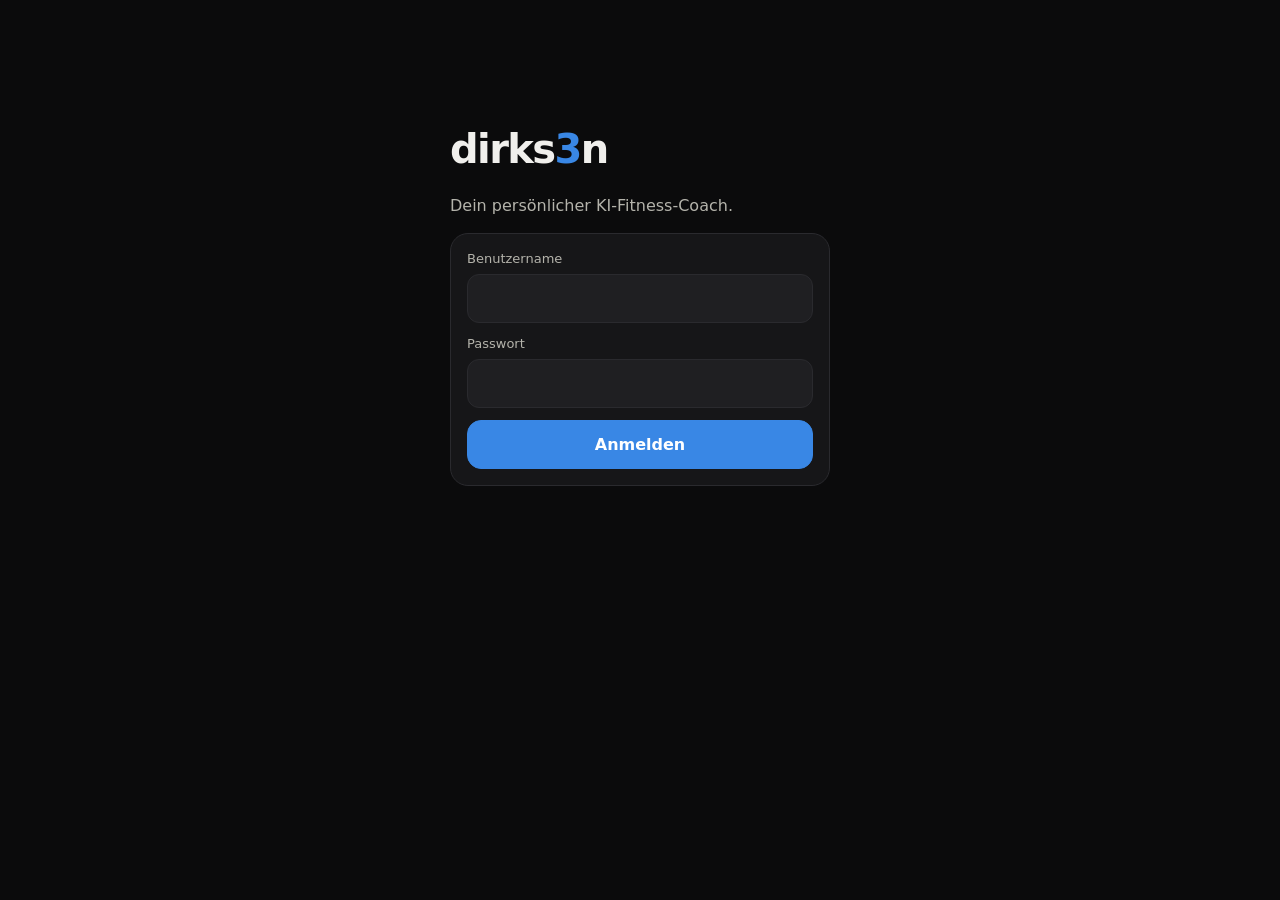
==== dirks3n/public/index.html @ 1b1c9a14 "dirks3n MVP: PHP/MySQL-Backend, PWA-Dashboard, Health-Datenempfang, tägliche Trainingsentscheidung -" ====
<!doctype html>
<html lang="de">
<head>
  <meta charset="utf-8">
  <meta name="viewport" content="width=device-width, initial-scale=1, viewport-fit=cover">
  <title>dirks3n</title>
  <meta name="description" content="Persönliche KI-Fitness-App">
  <meta name="theme-color" content="#0b0b0c">
  <meta name="color-scheme" content="dark">
  <meta name="apple-mobile-web-app-capable" content="yes">
  <meta name="mobile-web-app-capable" content="yes">
  <meta name="apple-mobile-web-app-status-bar-style" content="black-translucent">
  <meta name="apple-mobile-web-app-title" content="dirks3n">
  <link rel="manifest" href="manifest.webmanifest">
  <link rel="icon" href="assets/icons/icon-192.png" sizes="192x192">
  <link rel="apple-touch-icon" href="assets/icons/apple-touch-icon.png">
  <link rel="stylesheet" href="assets/css/app.css?v=1">
</head>
<body>
  <div id="app" class="app">
    <div class="boot"><div class="spinner" aria-label="Lädt"></div></div>
  </div>

  <nav id="tabbar" class="tabbar" hidden>
    <a href="#/heute" data-tab="heute">
      <svg viewBox="0 0 24 24" aria-hidden="true"><path d="M12 3v2M12 19v2M4.2 4.2l1.4 1.4M18.4 18.4l1.4 1.4M3 12h2M19 12h2M4.2 19.8l1.4-1.4M18.4 5.6l1.4-1.4"/><circle cx="12" cy="12" r="4"/></svg>
      <span>Heute</span>
    </a>
    <a href="#/statistik" data-tab="statistik">
      <svg viewBox="0 0 24 24" aria-hidden="true"><path d="M4 20V10M10 20V4M16 20v-7M22 20H2"/></svg>
      <span>Statistik</span>
    </a>
    <a href="#/einstellungen" data-tab="einstellungen">
      <svg viewBox="0 0 24 24" aria-hidden="true"><circle cx="12" cy="8" r="4"/><path d="M4 21c1.5-4 4.5-6 8-6s6.5 2 8 6"/></svg>
      <span>Profil</span>
    </a>
  </nav>

  <div id="toast" class="toast" role="status" aria-live="polite" hidden></div>

  <script src="assets/vendor/chart.umd.min.js?v=4.4.7"></script>
  <script src="assets/js/app.js?v=1"></script>
</body>
</html>
---- dirks3n/public/assets/css/app.css ----
/* dirks3n – dunkles, mobiles Design */
:root {
  color-scheme: dark;
  --bg: #0b0b0c;
  --surface-1: #161618;
  --surface-2: #1f1f22;
  --border: #2a2a2e;
  --text-primary: #f0efec;
  --text-secondary: #b4b3ab;
  --text-muted: #85847d;
  --accent: #3987e5;
  --accent-soft: rgba(57, 135, 229, 0.16);
  /* Datenreihen (validierte Reihenfolge für dunklen Hintergrund) */
  --series-1: #3987e5;
  --series-2: #d95926;
  --series-3: #199e70;
  --series-4: #c98500;
  /* Status – nur mit Icon + Text verwenden */
  --good: #2fb344;
  --ok: #199e70;
  --warning: #e0a100;
  --critical: #e66767;
  --radius: 18px;
  --gutter: 16px;
  --tabbar-h: 64px;
  --font: -apple-system, BlinkMacSystemFont, "SF Pro Text", "Segoe UI", Roboto, system-ui, sans-serif;
}

* { box-sizing: border-box; }
html, body { margin: 0; background: var(--bg); color: var(--text-primary); }
body {
  font: 16px/1.45 var(--font);
  -webkit-font-smoothing: antialiased;
  -webkit-tap-highlight-color: transparent;
  overflow-x: hidden;
}
button, input, textarea, select { font: inherit; color: inherit; }
a { color: var(--accent); }
[hidden] { display: none !important; }

.app {
  max-width: 640px;
  margin: 0 auto;
  padding: calc(env(safe-area-inset-top) + 12px) var(--gutter) calc(var(--tabbar-h) + env(safe-area-inset-bottom) + 24px);
  min-height: 100vh;
}

/* ---------- Kopfzeile */
.header { display: flex; align-items: center; justify-content: space-between; gap: 12px; margin: 8px 0 16px; }
.header h1 { font-size: 28px; line-height: 1.1; margin: 0; letter-spacing: -0.02em; }
.header .sub { color: var(--text-secondary); font-size: 14px; margin-top: 2px; }
.daynav { display: flex; gap: 6px; }
.iconbtn {
  width: 40px; height: 40px; border-radius: 12px; border: 1px solid var(--border);
  background: var(--surface-1); display: grid; place-items: center; cursor: pointer;
}
.iconbtn svg { width: 20px; height: 20px; stroke: var(--text-primary); fill: none; stroke-width: 2; stroke-linecap: round; stroke-linejoin: round; }
.iconbtn:disabled { opacity: .35; cursor: default; }

/* ---------- Karten */
.card {
  background: var(--surface-1);
  border: 1px solid var(--border);
  border-radius: var(--radius);
  padding: 16px;
  margin-bottom: 14px;
}
.card h2 { font-size: 13px; text-transform: uppercase; letter-spacing: .08em; color: var(--text-muted); margin: 0 0 10px; font-weight: 600; }
.card h3 { font-size: 20px; margin: 0 0 4px; letter-spacing: -0.01em; }
.muted { color: var(--text-muted); }
.secondary { color: var(--text-secondary); }
.small { font-size: 13px; }

/* ---------- Bereitschaft */
.readiness { display: grid; grid-template-columns: 120px 1fr; gap: 16px; align-items: center; }
.ring { position: relative; width: 120px; height: 120px; }
.ring svg { width: 120px; height: 120px; transform: rotate(-90deg); }
.ring .track { stroke: var(--surface-2); }
.ring .value { stroke-linecap: round; transition: stroke-dashoffset .8s ease; }
.ring .center { position: absolute; inset: 0; display: grid; place-items: center; text-align: center; }
.ring .score { font-size: 34px; font-weight: 700; line-height: 1; }
.ring .of { font-size: 12px; color: var(--text-muted); }
.status { display: inline-flex; align-items: center; gap: 6px; font-weight: 600; font-size: 15px; }
.status svg { width: 16px; height: 16px; fill: none; stroke: currentColor; stroke-width: 2.4; stroke-linecap: round; stroke-linejoin: round; }
.status.good { color: var(--good); } .status.ok { color: var(--ok); } .status.warning { color: var(--warning); } .status.critical { color: var(--critical); } .status.none { color: var(--text-muted); }
.bars { display: grid; gap: 8px; margin-top: 10px; }
.bar-row { display: grid; grid-template-columns: 78px 1fr 30px; align-items: center; gap: 8px; font-size: 13px; color: var(--text-secondary); }
.bar { height: 6px; background: var(--surface-2); border-radius: 4px; overflow: hidden; }
.bar > i { display: block; height: 100%; background: var(--accent); border-radius: 4px; }
.bar-row b { color: var(--text-primary); font-weight: 600; text-align: right; }

/* ---------- Entscheidung */
.decision .kind { display: flex; align-items: center; gap: 10px; }
.decision .kind .emoji { font-size: 30px; line-height: 1; }
.chips { display: flex; flex-wrap: wrap; gap: 6px; margin: 12px 0; }
.chip { padding: 5px 10px; border-radius: 999px; background: var(--surface-2); border: 1px solid var(--border); font-size: 13px; color: var(--text-secondary); }
.chip b { color: var(--text-primary); font-weight: 600; }
.reason { color: var(--text-secondary); margin: 8px 0 0; }
.session { list-style: none; padding: 0; margin: 14px 0 0; border-top: 1px solid var(--border); }
.session li { display: flex; justify-content: space-between; gap: 12px; padding: 11px 0; border-bottom: 1px solid var(--border); }
.session li span:last-child { color: var(--text-secondary); text-align: right; font-variant-numeric: tabular-nums; }
.warn { margin-top: 12px; padding: 10px 12px; border-radius: 12px; background: rgba(224, 161, 0, .12); color: #f3c75a; font-size: 14px; display: flex; gap: 8px; }
.engine { font-size: 12px; color: var(--text-muted); margin-top: 12px; display: flex; justify-content: space-between; gap: 8px; flex-wrap: wrap; }

/* ---------- Kacheln */
.tiles { display: grid; grid-template-columns: repeat(2, minmax(0, 1fr)); gap: 10px; margin-bottom: 14px; }
.tile { background: var(--surface-1); border: 1px solid var(--border); border-radius: 16px; padding: 14px; min-width: 0; }
.tile .label { font-size: 12px; color: var(--text-muted); text-transform: uppercase; letter-spacing: .06em; }
.tile .val { font-size: 26px; font-weight: 700; margin-top: 4px; letter-spacing: -0.02em; font-variant-numeric: tabular-nums; }
.tile .val small { font-size: 14px; font-weight: 500; color: var(--text-secondary); margin-left: 3px; }
.tile .delta { font-size: 13px; color: var(--text-secondary); margin-top: 2px; }

/* ---------- Listen */
.list { list-style: none; margin: 0; padding: 0; }
.list li { display: flex; gap: 12px; padding: 10px 0; border-bottom: 1px solid var(--border); align-items: baseline; }
.list li:last-child { border-bottom: 0; }
.list .time { color: var(--text-secondary); font-variant-numeric: tabular-nums; min-width: 92px; font-size: 14px; }
.list .grow { flex: 1; min-width: 0; overflow-wrap: anywhere; }

/* ---------- Knöpfe & Formulare */
.btn {
  display: inline-flex; align-items: center; justify-content: center; gap: 8px;
  padding: 12px 16px; border-radius: 14px; border: 1px solid var(--border);
  background: var(--surface-2); color: var(--text-primary); font-weight: 600; cursor: pointer; min-height: 44px;
}
.btn.primary { background: var(--accent); border-color: var(--accent); color: #fff; }
.btn.block { width: 100%; }
.btn:disabled { opacity: .5; cursor: default; }
.row { display: flex; gap: 10px; flex-wrap: wrap; }
.row > * { flex: 1; }
label.field { display: block; margin-bottom: 12px; }
label.field span { display: block; font-size: 13px; color: var(--text-secondary); margin-bottom: 5px; }
input, textarea, select {
  width: 100%; padding: 12px; border-radius: 12px; border: 1px solid var(--border);
  background: var(--surface-2); color: var(--text-primary); font-size: 16px; /* 16px: iOS zoomt sonst */
}
textarea { min-height: 84px; resize: vertical; }
input:focus, textarea:focus, select:focus { outline: 2px solid var(--accent); outline-offset: 1px; }
.code { font-family: ui-monospace, SFMono-Regular, Menlo, monospace; font-size: 13px; overflow-wrap: anywhere; background: var(--surface-2); padding: 10px; border-radius: 10px; border: 1px solid var(--border); }

/* ---------- Segment-Umschalter */
.segment { display: grid; grid-auto-flow: column; grid-auto-columns: 1fr; background: var(--surface-1); border: 1px solid var(--border); border-radius: 12px; padding: 3px; margin-bottom: 14px; }
.segment button { border: 0; background: transparent; padding: 8px 4px; border-radius: 9px; color: var(--text-secondary); font-weight: 600; font-size: 14px; cursor: pointer; }
.segment button[aria-pressed="true"] { background: var(--surface-2); color: var(--text-primary); }

/* ---------- Diagramme */
.chart-head { display: flex; justify-content: space-between; align-items: flex-start; gap: 10px; }
.chart-head .big { font-size: 24px; font-weight: 700; font-variant-numeric: tabular-nums; letter-spacing: -0.02em; }
.chart-head .big small { font-size: 13px; font-weight: 500; color: var(--text-secondary); margin-left: 3px; }
.trend { font-size: 13px; color: var(--text-secondary); text-align: right; white-space: nowrap; }
.chart-box { position: relative; height: 180px; margin-top: 10px; }
.legend { display: flex; gap: 14px; flex-wrap: wrap; font-size: 12px; color: var(--text-secondary); margin-top: 8px; }
.legend i { display: inline-block; width: 10px; height: 10px; border-radius: 3px; margin-right: 5px; vertical-align: -1px; }
.empty { color: var(--text-muted); font-size: 14px; padding: 18px 0 6px; text-align: center; }
details.table summary { cursor: pointer; color: var(--text-muted); font-size: 12px; margin-top: 8px; }
details.table table { width: 100%; border-collapse: collapse; font-size: 13px; margin-top: 6px; font-variant-numeric: tabular-nums; }
details.table td, details.table th { padding: 4px 2px; border-bottom: 1px solid var(--border); text-align: right; }
details.table td:first-child, details.table th:first-child { text-align: left; }

/* ---------- Login */
.login { max-width: 380px; margin: 12vh auto 0; }
.login .logo { font-size: 40px; font-weight: 800; letter-spacing: -0.04em; margin-bottom: 4px; }
.login .logo span { color: var(--accent); }
.error { color: var(--critical); font-size: 14px; margin: 8px 0; }

/* ---------- Tab-Leiste */
.tabbar {
  position: fixed; left: 0; right: 0; bottom: 0; z-index: 10;
  display: grid; grid-template-columns: repeat(3, 1fr);
  height: calc(var(--tabbar-h) + env(safe-area-inset-bottom));
  padding-bottom: env(safe-area-inset-bottom);
  background: rgba(14, 14, 16, .88);
  -webkit-backdrop-filter: blur(16px); backdrop-filter: blur(16px);
  border-top: 1px solid var(--border);
}
.tabbar a { display: flex; flex-direction: column; align-items: center; justify-content: center; gap: 3px; color: var(--text-muted); text-decoration: none; font-size: 11px; font-weight: 600; }
.tabbar svg { width: 24px; height: 24px; fill: none; stroke: currentColor; stroke-width: 1.9; stroke-linecap: round; stroke-linejoin: round; }
.tabbar a.active { color: var(--text-primary); }
.tabbar a.active svg { stroke: var(--accent); }

/* ---------- Diverses */
.boot { min-height: 70vh; display: grid; place-items: center; }
.spinner { width: 28px; height: 28px; border-radius: 50%; border: 3px solid var(--surface-2); border-top-color: var(--accent); animation: spin .8s linear infinite; }
@keyframes spin { to { transform: rotate(360deg); } }
.toast {
  position: fixed; left: 50%; transform: translateX(-50%);
  bottom: calc(var(--tabbar-h) + env(safe-area-inset-bottom) + 14px);
  background: var(--surface-2); border: 1px solid var(--border); color: var(--text-primary);
  padding: 10px 16px; border-radius: 12px; font-size: 14px; z-index: 20; max-width: calc(100% - 32px);
  box-shadow: 0 8px 24px rgba(0,0,0,.4);
}
.footer-info { color: var(--text-muted); font-size: 12px; text-align: center; margin-top: 18px; line-height: 1.7; }
.skeleton { background: linear-gradient(90deg, var(--surface-1), var(--surface-2), var(--surface-1)); background-size: 200% 100%; animation: shimmer 1.2s infinite; border-radius: var(--radius); height: 140px; margin-bottom: 14px; }
@keyframes shimmer { to { background-position: -200% 0; } }

@media (min-width: 560px) {
  .tiles { grid-template-columns: repeat(3, minmax(0, 1fr)); }
}
@media (prefers-reduced-motion: reduce) {
  * { animation: none !important; transition: none !important; }
}
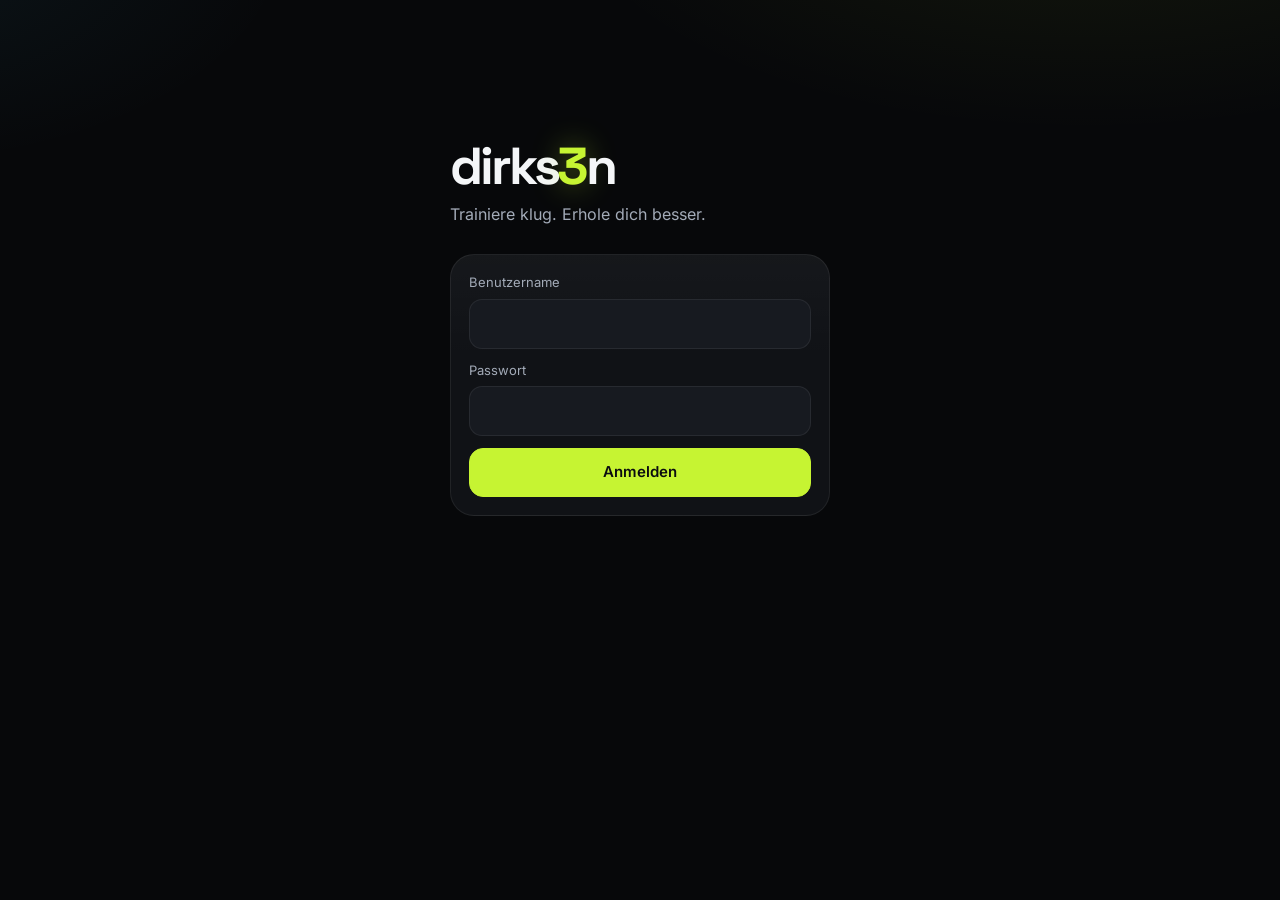
==== commit 841fab6e: "Fitbit Charge 6 über Google Health API + neues Design Google Health API (v4): - Google-Login per OAu" ====
--- a/dirks3n/public/index.html
+++ b/dirks3n/public/index.html
@@ -5,7 +5,7 @@
   <meta name="viewport" content="width=device-width, initial-scale=1, viewport-fit=cover">
   <title>dirks3n</title>
   <meta name="description" content="Persönliche KI-Fitness-App">
-  <meta name="theme-color" content="#0b0b0c">
+  <meta name="theme-color" content="#07080a">
   <meta name="color-scheme" content="dark">
   <meta name="apple-mobile-web-app-capable" content="yes">
   <meta name="mobile-web-app-capable" content="yes">
@@ -14,7 +14,9 @@
   <link rel="manifest" href="manifest.webmanifest">
   <link rel="icon" href="assets/icons/icon-192.png" sizes="192x192">
   <link rel="apple-touch-icon" href="assets/icons/apple-touch-icon.png">
-  <link rel="stylesheet" href="assets/css/app.css?v=1">
+  <link rel="preload" href="assets/fonts/inter-latin.woff2" as="font" type="font/woff2" crossorigin>
+  <link rel="preload" href="assets/fonts/space-grotesk-latin.woff2" as="font" type="font/woff2" crossorigin>
+  <link rel="stylesheet" href="assets/css/app.css?v=2">
 </head>
 <body>
   <div id="app" class="app">
@@ -23,15 +25,15 @@
 
   <nav id="tabbar" class="tabbar" hidden>
     <a href="#/heute" data-tab="heute">
-      <svg viewBox="0 0 24 24" aria-hidden="true"><path d="M12 3v2M12 19v2M4.2 4.2l1.4 1.4M18.4 18.4l1.4 1.4M3 12h2M19 12h2M4.2 19.8l1.4-1.4M18.4 5.6l1.4-1.4"/><circle cx="12" cy="12" r="4"/></svg>
+      <svg class="ico" viewBox="0 0 24 24" aria-hidden="true"><path d="M4 17a8 8 0 1 1 16 0"/><path d="M12 17l4-5"/></svg>
       <span>Heute</span>
     </a>
     <a href="#/statistik" data-tab="statistik">
-      <svg viewBox="0 0 24 24" aria-hidden="true"><path d="M4 20V10M10 20V4M16 20v-7M22 20H2"/></svg>
+      <svg class="ico" viewBox="0 0 24 24" aria-hidden="true"><path d="M4 20V11M10 20V5M16 20v-6M21 20H3"/></svg>
       <span>Statistik</span>
     </a>
     <a href="#/einstellungen" data-tab="einstellungen">
-      <svg viewBox="0 0 24 24" aria-hidden="true"><circle cx="12" cy="8" r="4"/><path d="M4 21c1.5-4 4.5-6 8-6s6.5 2 8 6"/></svg>
+      <svg class="ico" viewBox="0 0 24 24" aria-hidden="true"><circle cx="12" cy="8" r="4"/><path d="M4 21c1.6-4 4.6-6 8-6s6.4 2 8 6"/></svg>
       <span>Profil</span>
     </a>
   </nav>
@@ -39,6 +41,6 @@
   <div id="toast" class="toast" role="status" aria-live="polite" hidden></div>
 
   <script src="assets/vendor/chart.umd.min.js?v=4.4.7"></script>
-  <script src="assets/js/app.js?v=1"></script>
+  <script src="assets/js/app.js?v=2"></script>
 </body>
 </html>
--- a/dirks3n/public/assets/css/app.css
+++ b/dirks3n/public/assets/css/app.css
@@ -1,201 +1,279 @@
-/* dirks3n – dunkles, mobiles Design */
+/* dirks3n – Design-System
+ * Kühles Schwarz, Limetten-Akzent, Space Grotesk für Zahlen & Titel, Inter für Text.
+ * Schriften liegen lokal auf dem Server (kein Google Fonts, kein Tracking).
+ */
+@font-face { font-family: "Inter"; src: url("../fonts/inter-latin.woff2") format("woff2"); font-weight: 100 900; font-display: swap;
+  unicode-range: U+0000-00FF, U+0131, U+0152-0153, U+02BB-02BC, U+02C6, U+02DA, U+02DC, U+0304, U+0308, U+0329, U+2000-206F, U+20AC, U+2122, U+2191, U+2193, U+2212, U+2215, U+FEFF, U+FFFD; }
+@font-face { font-family: "Inter"; src: url("../fonts/inter-latin-ext.woff2") format("woff2"); font-weight: 100 900; font-display: swap;
+  unicode-range: U+0100-02BA, U+02BD-02C5, U+02C7-02CC, U+02CE-02D7, U+02DD-02FF, U+0304, U+0308, U+0329, U+1D00-1DBF, U+1E00-1E9F, U+1EF2-1EFF, U+2020, U+20A0-20AB, U+20AD-20C0, U+2113, U+2C60-2C7F, U+A720-A7FF; }
+@font-face { font-family: "Space Grotesk"; src: url("../fonts/space-grotesk-latin.woff2") format("woff2"); font-weight: 300 700; font-display: swap; }
+
 :root {
   color-scheme: dark;
-  --bg: #0b0b0c;
-  --surface-1: #161618;
-  --surface-2: #1f1f22;
-  --border: #2a2a2e;
-  --text-primary: #f0efec;
-  --text-secondary: #b4b3ab;
-  --text-muted: #85847d;
-  --accent: #3987e5;
-  --accent-soft: rgba(57, 135, 229, 0.16);
-  /* Datenreihen (validierte Reihenfolge für dunklen Hintergrund) */
-  --series-1: #3987e5;
-  --series-2: #d95926;
-  --series-3: #199e70;
-  --series-4: #c98500;
-  /* Status – nur mit Icon + Text verwenden */
-  --good: #2fb344;
-  --ok: #199e70;
-  --warning: #e0a100;
-  --critical: #e66767;
+  /* Flächen */
+  --bg: #07080a;
+  --surface-1: #101216;
+  --surface-2: #171a20;
+  --surface-3: #1f232b;
+  --border: rgba(255, 255, 255, 0.07);
+  --border-strong: rgba(255, 255, 255, 0.13);
+  /* Text */
+  --text-primary: #f4f6f8;
+  --text-secondary: #a3abb8;
+  --text-muted: #6b7380;
+  /* Marke */
+  --lime: #c6f432;
+  --lime-ink: #0b0d10;
+  --lime-soft: rgba(198, 244, 50, 0.12);
+  --cyan: #4cc9f0;
+  /* Datenreihen – validiert (Farbsehschwäche & Kontrast) für dunklen Grund */
+  --series-1: #2a9be0;
+  --series-2: #78a61c;
+  --series-3: #8c79f0;
+  --series-4: #e2702f;
+  /* Status – immer mit Icon + Text */
+  --good: #a6e22e;
+  --ok: #4cc9f0;
+  --warning: #f5b642;
+  --critical: #ff6b6b;
+
+  --radius-lg: 24px;
   --radius: 18px;
+  --radius-sm: 12px;
   --gutter: 16px;
-  --tabbar-h: 64px;
-  --font: -apple-system, BlinkMacSystemFont, "SF Pro Text", "Segoe UI", Roboto, system-ui, sans-serif;
+  --tabbar-h: 68px;
+  --font: "Inter", -apple-system, BlinkMacSystemFont, "Segoe UI", system-ui, sans-serif;
+  --font-display: "Space Grotesk", "Inter", system-ui, sans-serif;
+  --shadow: 0 10px 30px rgba(0, 0, 0, 0.35);
 }
 
 * { box-sizing: border-box; }
 html, body { margin: 0; background: var(--bg); color: var(--text-primary); }
 body {
-  font: 16px/1.45 var(--font);
+  font: 15px/1.5 var(--font);
+  font-feature-settings: "cv11", "ss01";
   -webkit-font-smoothing: antialiased;
   -webkit-tap-highlight-color: transparent;
   overflow-x: hidden;
+  min-height: 100vh;
+  background:
+    radial-gradient(900px 420px at 85% -120px, rgba(198, 244, 50, 0.07), transparent 60%),
+    radial-gradient(700px 380px at -10% -60px, rgba(76, 201, 240, 0.07), transparent 60%),
+    var(--bg);
+  background-attachment: fixed;
 }
 button, input, textarea, select { font: inherit; color: inherit; }
-a { color: var(--accent); }
+a { color: var(--cyan); text-decoration: none; }
 [hidden] { display: none !important; }
+.num { font-family: var(--font-display); font-variant-numeric: tabular-nums; letter-spacing: -0.02em; }
 
 .app {
   max-width: 640px;
   margin: 0 auto;
-  padding: calc(env(safe-area-inset-top) + 12px) var(--gutter) calc(var(--tabbar-h) + env(safe-area-inset-bottom) + 24px);
-  min-height: 100vh;
-}
-
-/* ---------- Kopfzeile */
-.header { display: flex; align-items: center; justify-content: space-between; gap: 12px; margin: 8px 0 16px; }
-.header h1 { font-size: 28px; line-height: 1.1; margin: 0; letter-spacing: -0.02em; }
-.header .sub { color: var(--text-secondary); font-size: 14px; margin-top: 2px; }
-.daynav { display: flex; gap: 6px; }
+  padding: calc(env(safe-area-inset-top) + 14px) var(--gutter) calc(var(--tabbar-h) + env(safe-area-inset-bottom) + 34px);
+}
+
+/* ---------------------------------------------------------------- Kopfzeile */
+.header { display: flex; align-items: flex-end; justify-content: space-between; gap: 12px; margin: 10px 2px 18px; }
+.eyebrow { font-size: 12px; font-weight: 600; letter-spacing: .12em; text-transform: uppercase; color: var(--text-muted); }
+.header h1 { font-family: var(--font-display); font-size: 34px; line-height: 1.05; margin: 4px 0 0; letter-spacing: -0.035em; font-weight: 700; }
+.header h1 .accent { color: var(--lime); }
+.pillnav { display: flex; gap: 4px; padding: 4px; border-radius: 999px; background: var(--surface-1); border: 1px solid var(--border); }
 .iconbtn {
-  width: 40px; height: 40px; border-radius: 12px; border: 1px solid var(--border);
-  background: var(--surface-1); display: grid; place-items: center; cursor: pointer;
-}
-.iconbtn svg { width: 20px; height: 20px; stroke: var(--text-primary); fill: none; stroke-width: 2; stroke-linecap: round; stroke-linejoin: round; }
-.iconbtn:disabled { opacity: .35; cursor: default; }
-
-/* ---------- Karten */
+  width: 36px; height: 36px; border-radius: 999px; border: 0; background: transparent;
+  display: grid; place-items: center; cursor: pointer; color: var(--text-primary);
+}
+.iconbtn:active { background: var(--surface-3); }
+.iconbtn:disabled { opacity: .3; cursor: default; }
+.ico { width: 20px; height: 20px; fill: none; stroke: currentColor; stroke-width: 1.8; stroke-linecap: round; stroke-linejoin: round; flex: none; }
+.ico.sm { width: 16px; height: 16px; }
+.ico.lg { width: 24px; height: 24px; }
+
+/* ---------------------------------------------------------------- Karten */
 .card {
-  background: var(--surface-1);
+  position: relative;
+  background: linear-gradient(180deg, rgba(255,255,255,0.025), rgba(255,255,255,0) 40%), var(--surface-1);
   border: 1px solid var(--border);
-  border-radius: var(--radius);
-  padding: 16px;
+  border-radius: var(--radius-lg);
+  padding: 18px;
   margin-bottom: 14px;
 }
-.card h2 { font-size: 13px; text-transform: uppercase; letter-spacing: .08em; color: var(--text-muted); margin: 0 0 10px; font-weight: 600; }
-.card h3 { font-size: 20px; margin: 0 0 4px; letter-spacing: -0.01em; }
+.card-head { display: flex; align-items: center; justify-content: space-between; gap: 10px; margin-bottom: 12px; }
+.card-title { display: flex; align-items: center; gap: 8px; font-size: 13px; font-weight: 600; color: var(--text-secondary); letter-spacing: .01em; }
+.card-title .ico { color: var(--text-muted); }
 .muted { color: var(--text-muted); }
 .secondary { color: var(--text-secondary); }
 .small { font-size: 13px; }
-
-/* ---------- Bereitschaft */
-.readiness { display: grid; grid-template-columns: 120px 1fr; gap: 16px; align-items: center; }
-.ring { position: relative; width: 120px; height: 120px; }
-.ring svg { width: 120px; height: 120px; transform: rotate(-90deg); }
-.ring .track { stroke: var(--surface-2); }
-.ring .value { stroke-linecap: round; transition: stroke-dashoffset .8s ease; }
+.tag { font-size: 11px; font-weight: 600; letter-spacing: .06em; text-transform: uppercase; color: var(--text-muted); padding: 4px 8px; border-radius: 999px; background: var(--surface-2); border: 1px solid var(--border); }
+
+/* ---------------------------------------------------------------- Bereitschaft (Hero) */
+.hero { padding: 20px; overflow: hidden; }
+.hero::after {
+  content: ""; position: absolute; inset: auto -40px -80px auto; width: 240px; height: 240px; border-radius: 50%;
+  background: radial-gradient(circle, var(--glow, rgba(198,244,50,.16)), transparent 65%); pointer-events: none;
+}
+.readiness { display: grid; grid-template-columns: 148px 1fr; gap: 18px; align-items: center; position: relative; z-index: 1; }
+.ring { position: relative; width: 148px; height: 148px; }
+.ring svg { width: 148px; height: 148px; transform: rotate(-90deg); }
+.ring .track { stroke: var(--surface-3); }
+.ring .value { stroke-linecap: round; transition: stroke-dashoffset 1s cubic-bezier(.2,.8,.2,1); }
 .ring .center { position: absolute; inset: 0; display: grid; place-items: center; text-align: center; }
-.ring .score { font-size: 34px; font-weight: 700; line-height: 1; }
-.ring .of { font-size: 12px; color: var(--text-muted); }
+.ring .score { font-family: var(--font-display); font-size: 48px; font-weight: 700; line-height: 1; letter-spacing: -0.04em; }
+.ring .of { font-size: 11px; color: var(--text-muted); letter-spacing: .1em; text-transform: uppercase; margin-top: 4px; }
 .status { display: inline-flex; align-items: center; gap: 6px; font-weight: 600; font-size: 15px; }
-.status svg { width: 16px; height: 16px; fill: none; stroke: currentColor; stroke-width: 2.4; stroke-linecap: round; stroke-linejoin: round; }
 .status.good { color: var(--good); } .status.ok { color: var(--ok); } .status.warning { color: var(--warning); } .status.critical { color: var(--critical); } .status.none { color: var(--text-muted); }
-.bars { display: grid; gap: 8px; margin-top: 10px; }
-.bar-row { display: grid; grid-template-columns: 78px 1fr 30px; align-items: center; gap: 8px; font-size: 13px; color: var(--text-secondary); }
-.bar { height: 6px; background: var(--surface-2); border-radius: 4px; overflow: hidden; }
-.bar > i { display: block; height: 100%; background: var(--accent); border-radius: 4px; }
-.bar-row b { color: var(--text-primary); font-weight: 600; text-align: right; }
-
-/* ---------- Entscheidung */
-.decision .kind { display: flex; align-items: center; gap: 10px; }
-.decision .kind .emoji { font-size: 30px; line-height: 1; }
-.chips { display: flex; flex-wrap: wrap; gap: 6px; margin: 12px 0; }
-.chip { padding: 5px 10px; border-radius: 999px; background: var(--surface-2); border: 1px solid var(--border); font-size: 13px; color: var(--text-secondary); }
+.meters { display: grid; grid-template-columns: 1fr; gap: 9px; }
+@media (min-width: 480px) { .meters { grid-template-columns: 1fr 1fr; gap: 12px 16px; } }
+.meter .lbl { display: flex; justify-content: space-between; gap: 8px; font-size: 12px; color: var(--text-secondary); margin-bottom: 5px; }
+.meter .lbl b { color: var(--text-primary); font-weight: 600; font-family: var(--font-display); }
+.meter .bar { height: 4px; background: var(--surface-3); border-radius: 4px; overflow: hidden; }
+.meter .bar > i { display: block; height: 100%; border-radius: 4px; background: linear-gradient(90deg, var(--cyan), var(--lime)); }
+
+/* ---------------------------------------------------------------- Plan des Tages */
+.plan-top { display: flex; gap: 14px; align-items: center; }
+.kind-ico {
+  width: 54px; height: 54px; border-radius: 16px; display: grid; place-items: center; flex: none;
+  background: var(--lime-soft); color: var(--lime); border: 1px solid rgba(198,244,50,.22);
+}
+.kind-ico.rest { background: rgba(140,121,240,.14); color: #b4a8ff; border-color: rgba(140,121,240,.25); }
+.kind-ico.easy { background: rgba(76,201,240,.12); color: var(--cyan); border-color: rgba(76,201,240,.25); }
+.kind-ico .ico { width: 28px; height: 28px; stroke-width: 1.7; }
+.plan-title { font-family: var(--font-display); font-size: 24px; line-height: 1.15; font-weight: 700; letter-spacing: -0.025em; margin: 2px 0 0; }
+.chips { display: flex; flex-wrap: wrap; gap: 6px; margin: 14px 0 12px; }
+.chip { display: inline-flex; align-items: center; gap: 6px; padding: 7px 11px; border-radius: 999px; background: var(--surface-2); border: 1px solid var(--border); font-size: 13px; color: var(--text-secondary); }
 .chip b { color: var(--text-primary); font-weight: 600; }
-.reason { color: var(--text-secondary); margin: 8px 0 0; }
-.session { list-style: none; padding: 0; margin: 14px 0 0; border-top: 1px solid var(--border); }
-.session li { display: flex; justify-content: space-between; gap: 12px; padding: 11px 0; border-bottom: 1px solid var(--border); }
-.session li span:last-child { color: var(--text-secondary); text-align: right; font-variant-numeric: tabular-nums; }
-.warn { margin-top: 12px; padding: 10px 12px; border-radius: 12px; background: rgba(224, 161, 0, .12); color: #f3c75a; font-size: 14px; display: flex; gap: 8px; }
-.engine { font-size: 12px; color: var(--text-muted); margin-top: 12px; display: flex; justify-content: space-between; gap: 8px; flex-wrap: wrap; }
-
-/* ---------- Kacheln */
+.chip .ico { width: 14px; height: 14px; }
+.reason { color: var(--text-secondary); margin: 0; line-height: 1.55; }
+.session { list-style: none; padding: 0; margin: 16px 0 0; counter-reset: ex; }
+.session li { display: grid; grid-template-columns: 28px 1fr auto; gap: 10px; align-items: center; padding: 11px 0; border-top: 1px solid var(--border); counter-increment: ex; }
+.session li::before {
+  content: counter(ex); width: 24px; height: 24px; border-radius: 8px; display: grid; place-items: center;
+  font: 600 12px var(--font-display); color: var(--text-secondary); background: var(--surface-2);
+}
+.session li span:last-child { color: var(--text-secondary); text-align: right; font-variant-numeric: tabular-nums; font-size: 14px; }
+.warn { margin-top: 12px; padding: 11px 13px; border-radius: 14px; background: rgba(245, 182, 66, .1); border: 1px solid rgba(245,182,66,.22); color: #f8cd7b; font-size: 14px; display: flex; gap: 10px; align-items: flex-start; }
+.engine { font-size: 12px; color: var(--text-muted); margin-top: 14px; display: flex; justify-content: space-between; gap: 8px; flex-wrap: wrap; align-items: center; }
+.dot { width: 6px; height: 6px; border-radius: 50%; display: inline-block; margin-right: 6px; vertical-align: 1px; background: var(--lime); box-shadow: 0 0 10px var(--lime); }
+.dot.off { background: var(--text-muted); box-shadow: none; }
+
+/* ---------------------------------------------------------------- Kacheln */
 .tiles { display: grid; grid-template-columns: repeat(2, minmax(0, 1fr)); gap: 10px; margin-bottom: 14px; }
-.tile { background: var(--surface-1); border: 1px solid var(--border); border-radius: 16px; padding: 14px; min-width: 0; }
-.tile .label { font-size: 12px; color: var(--text-muted); text-transform: uppercase; letter-spacing: .06em; }
-.tile .val { font-size: 26px; font-weight: 700; margin-top: 4px; letter-spacing: -0.02em; font-variant-numeric: tabular-nums; }
-.tile .val small { font-size: 14px; font-weight: 500; color: var(--text-secondary); margin-left: 3px; }
-.tile .delta { font-size: 13px; color: var(--text-secondary); margin-top: 2px; }
-
-/* ---------- Listen */
+.tile {
+  background: linear-gradient(180deg, rgba(255,255,255,0.025), rgba(255,255,255,0) 50%), var(--surface-1);
+  border: 1px solid var(--border); border-radius: var(--radius); padding: 14px 14px 10px; min-width: 0; overflow: hidden;
+}
+.tile .label { display: flex; align-items: center; gap: 6px; font-size: 12px; color: var(--text-secondary); font-weight: 500; }
+.tile .label .ico { width: 15px; height: 15px; color: var(--text-muted); }
+.tile .val { font-family: var(--font-display); font-size: 28px; font-weight: 700; margin-top: 6px; letter-spacing: -0.03em; font-variant-numeric: tabular-nums; line-height: 1.1; }
+.tile .val small { font-family: var(--font); font-size: 13px; font-weight: 500; color: var(--text-muted); margin-left: 4px; letter-spacing: 0; }
+.tile .delta { font-size: 12px; color: var(--text-secondary); margin-top: 3px; min-height: 18px; white-space: nowrap; overflow: hidden; text-overflow: ellipsis; }
+.spark { display: block; width: 100%; height: 28px; margin-top: 6px; }
+
+/* ---------------------------------------------------------------- Listen */
 .list { list-style: none; margin: 0; padding: 0; }
-.list li { display: flex; gap: 12px; padding: 10px 0; border-bottom: 1px solid var(--border); align-items: baseline; }
-.list li:last-child { border-bottom: 0; }
-.list .time { color: var(--text-secondary); font-variant-numeric: tabular-nums; min-width: 92px; font-size: 14px; }
+.list li { display: flex; gap: 12px; padding: 11px 0; border-top: 1px solid var(--border); align-items: center; }
+.list li:first-child { border-top: 0; padding-top: 2px; }
+.list .time { color: var(--text-secondary); font-variant-numeric: tabular-nums; min-width: 92px; font-size: 13px; font-family: var(--font-display); }
 .list .grow { flex: 1; min-width: 0; overflow-wrap: anywhere; }
-
-/* ---------- Knöpfe & Formulare */
+.list .badge-ico { width: 34px; height: 34px; border-radius: 11px; display: grid; place-items: center; background: var(--surface-2); color: var(--text-secondary); flex: none; }
+
+/* ---------------------------------------------------------------- Knöpfe & Formulare */
 .btn {
   display: inline-flex; align-items: center; justify-content: center; gap: 8px;
-  padding: 12px 16px; border-radius: 14px; border: 1px solid var(--border);
-  background: var(--surface-2); color: var(--text-primary); font-weight: 600; cursor: pointer; min-height: 44px;
-}
-.btn.primary { background: var(--accent); border-color: var(--accent); color: #fff; }
+  padding: 12px 18px; border-radius: 14px; border: 1px solid var(--border-strong);
+  background: var(--surface-2); color: var(--text-primary); font-weight: 600; cursor: pointer; min-height: 46px; font-size: 15px;
+}
+.btn:active { transform: scale(.985); }
+.btn.primary { background: var(--lime); border-color: var(--lime); color: var(--lime-ink); }
+.btn.ghost { background: transparent; }
+.btn.danger { color: var(--critical); }
 .btn.block { width: 100%; }
 .btn:disabled { opacity: .5; cursor: default; }
 .row { display: flex; gap: 10px; flex-wrap: wrap; }
 .row > * { flex: 1; }
 label.field { display: block; margin-bottom: 12px; }
-label.field span { display: block; font-size: 13px; color: var(--text-secondary); margin-bottom: 5px; }
+label.field span { display: block; font-size: 13px; color: var(--text-secondary); margin-bottom: 6px; }
 input, textarea, select {
-  width: 100%; padding: 12px; border-radius: 12px; border: 1px solid var(--border);
+  width: 100%; padding: 12px 14px; border-radius: 13px; border: 1px solid var(--border);
   background: var(--surface-2); color: var(--text-primary); font-size: 16px; /* 16px: iOS zoomt sonst */
 }
 textarea { min-height: 84px; resize: vertical; }
-input:focus, textarea:focus, select:focus { outline: 2px solid var(--accent); outline-offset: 1px; }
-.code { font-family: ui-monospace, SFMono-Regular, Menlo, monospace; font-size: 13px; overflow-wrap: anywhere; background: var(--surface-2); padding: 10px; border-radius: 10px; border: 1px solid var(--border); }
-
-/* ---------- Segment-Umschalter */
-.segment { display: grid; grid-auto-flow: column; grid-auto-columns: 1fr; background: var(--surface-1); border: 1px solid var(--border); border-radius: 12px; padding: 3px; margin-bottom: 14px; }
-.segment button { border: 0; background: transparent; padding: 8px 4px; border-radius: 9px; color: var(--text-secondary); font-weight: 600; font-size: 14px; cursor: pointer; }
-.segment button[aria-pressed="true"] { background: var(--surface-2); color: var(--text-primary); }
-
-/* ---------- Diagramme */
+input:focus, textarea:focus, select:focus { outline: 2px solid rgba(198,244,50,.55); outline-offset: 1px; }
+.code { font-family: ui-monospace, SFMono-Regular, Menlo, monospace; font-size: 12.5px; overflow-wrap: anywhere; background: var(--surface-2); padding: 10px 12px; border-radius: 12px; border: 1px solid var(--border); }
+.progress { height: 6px; background: var(--surface-3); border-radius: 6px; overflow: hidden; }
+.progress > i { display: block; height: 100%; background: linear-gradient(90deg, var(--cyan), var(--lime)); border-radius: 6px; }
+.kv { display: grid; grid-template-columns: auto 1fr; gap: 6px 14px; font-size: 14px; margin: 4px 0 14px; }
+.kv dt { color: var(--text-muted); } .kv dd { margin: 0; text-align: right; color: var(--text-primary); }
+
+/* ---------------------------------------------------------------- Hinweis-Banner */
+.banner { display: flex; gap: 12px; align-items: center; padding: 14px; border-radius: var(--radius); margin-bottom: 14px; background: rgba(245,182,66,.09); border: 1px solid rgba(245,182,66,.25); }
+.banner .grow { flex: 1; font-size: 14px; color: #f8cd7b; }
+.banner .btn { min-height: 38px; padding: 8px 14px; font-size: 14px; }
+
+/* ---------------------------------------------------------------- Segment-Umschalter */
+.segment { display: grid; grid-auto-flow: column; grid-auto-columns: 1fr; background: var(--surface-1); border: 1px solid var(--border); border-radius: 999px; padding: 4px; margin-bottom: 16px; }
+.segment button { border: 0; background: transparent; padding: 9px 4px; border-radius: 999px; color: var(--text-secondary); font-weight: 600; font-size: 14px; cursor: pointer; }
+.segment button[aria-pressed="true"] { background: var(--lime); color: var(--lime-ink); }
+
+/* ---------------------------------------------------------------- Diagramme */
 .chart-head { display: flex; justify-content: space-between; align-items: flex-start; gap: 10px; }
-.chart-head .big { font-size: 24px; font-weight: 700; font-variant-numeric: tabular-nums; letter-spacing: -0.02em; }
-.chart-head .big small { font-size: 13px; font-weight: 500; color: var(--text-secondary); margin-left: 3px; }
-.trend { font-size: 13px; color: var(--text-secondary); text-align: right; white-space: nowrap; }
-.chart-box { position: relative; height: 180px; margin-top: 10px; }
-.legend { display: flex; gap: 14px; flex-wrap: wrap; font-size: 12px; color: var(--text-secondary); margin-top: 8px; }
-.legend i { display: inline-block; width: 10px; height: 10px; border-radius: 3px; margin-right: 5px; vertical-align: -1px; }
+.chart-head .big { font-family: var(--font-display); font-size: 30px; font-weight: 700; font-variant-numeric: tabular-nums; letter-spacing: -0.03em; line-height: 1.1; margin-top: 4px; }
+.chart-head .big small { font-family: var(--font); font-size: 13px; font-weight: 500; color: var(--text-muted); margin-left: 4px; letter-spacing: 0; }
+.trend { font-size: 12px; color: var(--text-secondary); text-align: right; white-space: nowrap; }
+.trend .pill { display: inline-flex; align-items: center; gap: 4px; padding: 3px 8px; border-radius: 999px; font-weight: 600; background: var(--surface-2); }
+.chart-box { position: relative; height: 180px; margin-top: 12px; }
+.legend { display: flex; gap: 14px; flex-wrap: wrap; font-size: 12px; color: var(--text-secondary); margin-top: 10px; }
+.legend i { display: inline-block; width: 10px; height: 10px; border-radius: 3px; margin-right: 6px; vertical-align: -1px; }
 .empty { color: var(--text-muted); font-size: 14px; padding: 18px 0 6px; text-align: center; }
-details.table summary { cursor: pointer; color: var(--text-muted); font-size: 12px; margin-top: 8px; }
+details.table summary { cursor: pointer; color: var(--text-muted); font-size: 12px; margin-top: 10px; }
 details.table table { width: 100%; border-collapse: collapse; font-size: 13px; margin-top: 6px; font-variant-numeric: tabular-nums; }
-details.table td, details.table th { padding: 4px 2px; border-bottom: 1px solid var(--border); text-align: right; }
+details.table td, details.table th { padding: 5px 2px; border-bottom: 1px solid var(--border); text-align: right; }
 details.table td:first-child, details.table th:first-child { text-align: left; }
 
-/* ---------- Login */
-.login { max-width: 380px; margin: 12vh auto 0; }
-.login .logo { font-size: 40px; font-weight: 800; letter-spacing: -0.04em; margin-bottom: 4px; }
-.login .logo span { color: var(--accent); }
+/* ---------------------------------------------------------------- Login */
+.login { max-width: 380px; margin: 14vh auto 0; }
+.wordmark { font-family: var(--font-display); font-size: 52px; font-weight: 700; letter-spacing: -0.06em; line-height: 1; }
+.wordmark span { color: var(--lime); text-shadow: 0 0 30px rgba(198,244,50,.45); }
+.login .tagline { color: var(--text-secondary); margin: 10px 0 28px; font-size: 16px; }
 .error { color: var(--critical); font-size: 14px; margin: 8px 0; }
 
-/* ---------- Tab-Leiste */
+/* ---------------------------------------------------------------- Tab-Leiste (schwebend) */
 .tabbar {
-  position: fixed; left: 0; right: 0; bottom: 0; z-index: 10;
-  display: grid; grid-template-columns: repeat(3, 1fr);
-  height: calc(var(--tabbar-h) + env(safe-area-inset-bottom));
-  padding-bottom: env(safe-area-inset-bottom);
-  background: rgba(14, 14, 16, .88);
-  -webkit-backdrop-filter: blur(16px); backdrop-filter: blur(16px);
-  border-top: 1px solid var(--border);
-}
-.tabbar a { display: flex; flex-direction: column; align-items: center; justify-content: center; gap: 3px; color: var(--text-muted); text-decoration: none; font-size: 11px; font-weight: 600; }
-.tabbar svg { width: 24px; height: 24px; fill: none; stroke: currentColor; stroke-width: 1.9; stroke-linecap: round; stroke-linejoin: round; }
-.tabbar a.active { color: var(--text-primary); }
-.tabbar a.active svg { stroke: var(--accent); }
-
-/* ---------- Diverses */
+  position: fixed; left: 50%; transform: translateX(-50%); z-index: 10;
+  bottom: calc(env(safe-area-inset-bottom) + 12px);
+  width: min(380px, calc(100% - 32px)); height: var(--tabbar-h);
+  display: grid; grid-template-columns: repeat(3, 1fr); padding: 6px; gap: 4px;
+  background: rgba(20, 22, 27, 0.78);
+  -webkit-backdrop-filter: blur(20px) saturate(140%); backdrop-filter: blur(20px) saturate(140%);
+  border: 1px solid var(--border-strong); border-radius: 26px; box-shadow: var(--shadow);
+}
+.tabbar a { display: flex; flex-direction: column; align-items: center; justify-content: center; gap: 3px; color: var(--text-muted); font-size: 11px; font-weight: 600; border-radius: 20px; }
+.tabbar .ico { width: 22px; height: 22px; }
+.tabbar a.active { color: var(--lime); background: rgba(198, 244, 50, 0.1); }
+
+/* ---------------------------------------------------------------- Diverses */
 .boot { min-height: 70vh; display: grid; place-items: center; }
-.spinner { width: 28px; height: 28px; border-radius: 50%; border: 3px solid var(--surface-2); border-top-color: var(--accent); animation: spin .8s linear infinite; }
+.spinner { width: 26px; height: 26px; border-radius: 50%; border: 3px solid var(--surface-3); border-top-color: var(--lime); animation: spin .8s linear infinite; display: inline-block; }
 @keyframes spin { to { transform: rotate(360deg); } }
 .toast {
   position: fixed; left: 50%; transform: translateX(-50%);
-  bottom: calc(var(--tabbar-h) + env(safe-area-inset-bottom) + 14px);
-  background: var(--surface-2); border: 1px solid var(--border); color: var(--text-primary);
-  padding: 10px 16px; border-radius: 12px; font-size: 14px; z-index: 20; max-width: calc(100% - 32px);
-  box-shadow: 0 8px 24px rgba(0,0,0,.4);
-}
-.footer-info { color: var(--text-muted); font-size: 12px; text-align: center; margin-top: 18px; line-height: 1.7; }
-.skeleton { background: linear-gradient(90deg, var(--surface-1), var(--surface-2), var(--surface-1)); background-size: 200% 100%; animation: shimmer 1.2s infinite; border-radius: var(--radius); height: 140px; margin-bottom: 14px; }
+  bottom: calc(var(--tabbar-h) + env(safe-area-inset-bottom) + 26px);
+  background: var(--surface-3); border: 1px solid var(--border-strong); color: var(--text-primary);
+  padding: 11px 16px; border-radius: 14px; font-size: 14px; z-index: 20; max-width: calc(100% - 32px); box-shadow: var(--shadow);
+}
+.footer-info { color: var(--text-muted); font-size: 12px; text-align: center; margin-top: 20px; line-height: 1.8; }
+.skeleton { background: linear-gradient(90deg, var(--surface-1), var(--surface-2), var(--surface-1)); background-size: 200% 100%; animation: shimmer 1.2s infinite; border-radius: var(--radius-lg); height: 150px; margin-bottom: 14px; }
 @keyframes shimmer { to { background-position: -200% 0; } }
+.fade-in { animation: fadeIn .35s ease both; }
+@keyframes fadeIn { from { opacity: 0; transform: translateY(6px); } to { opacity: 1; transform: none; } }
 
 @media (min-width: 560px) {
   .tiles { grid-template-columns: repeat(3, minmax(0, 1fr)); }
 }
+@media (max-width: 360px) {
+  .readiness { grid-template-columns: 1fr; justify-items: center; }
+  .header h1 { font-size: 30px; }
+}
 @media (prefers-reduced-motion: reduce) {
   * { animation: none !important; transition: none !important; }
 }
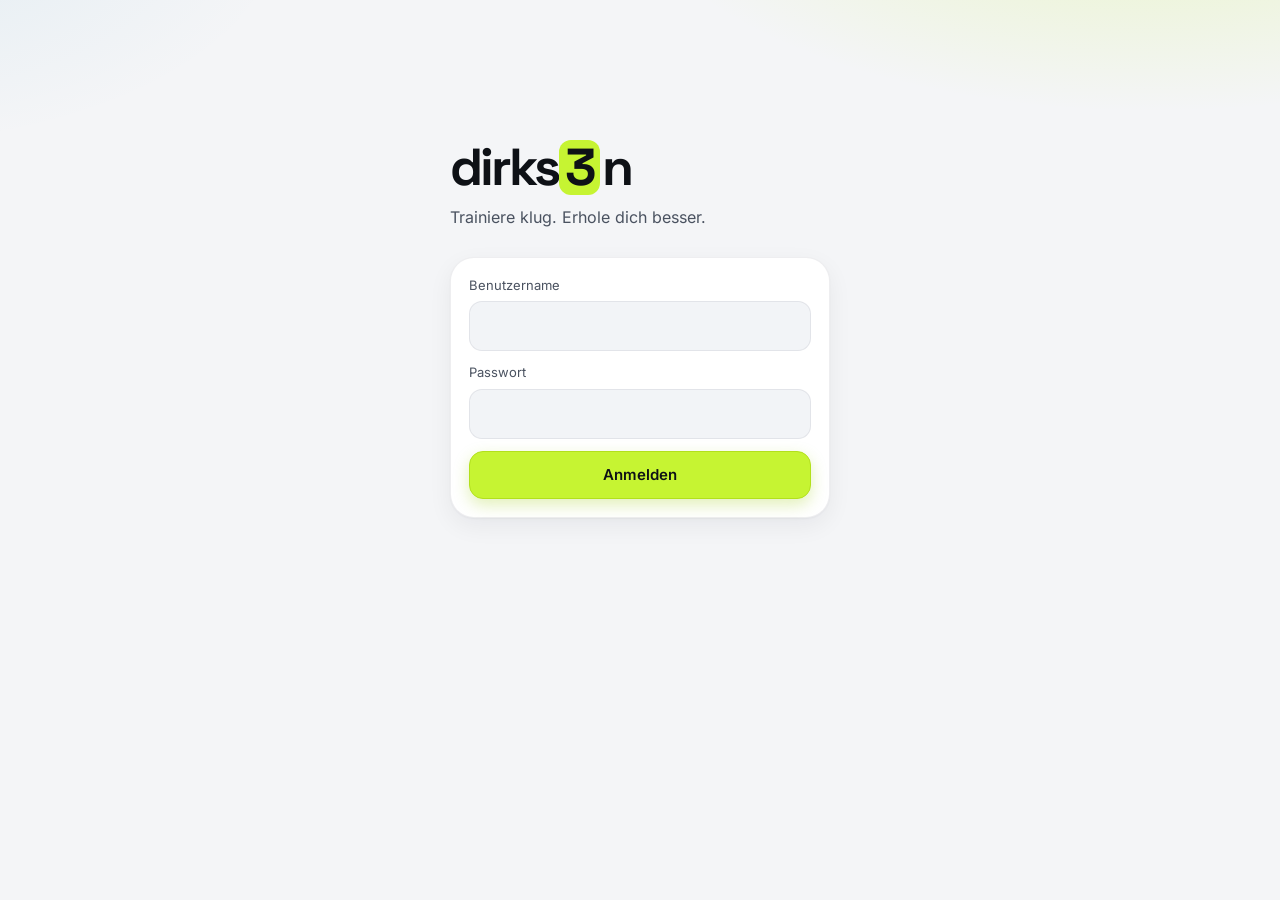
==== commit 0c9775f7: "Helles Design und neues App-Icon - Design-System auf hell umgestellt (weiße Karten, Limetten-Akzent," ====
--- a/dirks3n/public/index.html
+++ b/dirks3n/public/index.html
@@ -5,18 +5,18 @@
   <meta name="viewport" content="width=device-width, initial-scale=1, viewport-fit=cover">
   <title>dirks3n</title>
   <meta name="description" content="Persönliche KI-Fitness-App">
-  <meta name="theme-color" content="#07080a">
-  <meta name="color-scheme" content="dark">
+  <meta name="theme-color" content="#f4f5f7">
+  <meta name="color-scheme" content="light">
   <meta name="apple-mobile-web-app-capable" content="yes">
   <meta name="mobile-web-app-capable" content="yes">
-  <meta name="apple-mobile-web-app-status-bar-style" content="black-translucent">
+  <meta name="apple-mobile-web-app-status-bar-style" content="default">
   <meta name="apple-mobile-web-app-title" content="dirks3n">
   <link rel="manifest" href="manifest.webmanifest">
   <link rel="icon" href="assets/icons/icon-192.png" sizes="192x192">
   <link rel="apple-touch-icon" href="assets/icons/apple-touch-icon.png">
   <link rel="preload" href="assets/fonts/inter-latin.woff2" as="font" type="font/woff2" crossorigin>
   <link rel="preload" href="assets/fonts/space-grotesk-latin.woff2" as="font" type="font/woff2" crossorigin>
-  <link rel="stylesheet" href="assets/css/app.css?v=2">
+  <link rel="stylesheet" href="assets/css/app.css?v=3">
 </head>
 <body>
   <div id="app" class="app">
@@ -41,6 +41,6 @@
   <div id="toast" class="toast" role="status" aria-live="polite" hidden></div>
 
   <script src="assets/vendor/chart.umd.min.js?v=4.4.7"></script>
-  <script src="assets/js/app.js?v=2"></script>
+  <script src="assets/js/app.js?v=3"></script>
 </body>
 </html>
--- a/dirks3n/public/assets/css/app.css
+++ b/dirks3n/public/assets/css/app.css
@@ -1,5 +1,5 @@
-/* dirks3n – Design-System
- * Kühles Schwarz, Limetten-Akzent, Space Grotesk für Zahlen & Titel, Inter für Text.
+/* dirks3n – Design-System (hell)
+ * Klares Weiß, Limetten-Akzent, Space Grotesk für Zahlen & Titel, Inter für Text.
  * Schriften liegen lokal auf dem Server (kein Google Fonts, kein Tracking).
  */
 @font-face { font-family: "Inter"; src: url("../fonts/inter-latin.woff2") format("woff2"); font-weight: 100 900; font-display: swap;
@@ -9,33 +9,34 @@
 @font-face { font-family: "Space Grotesk"; src: url("../fonts/space-grotesk-latin.woff2") format("woff2"); font-weight: 300 700; font-display: swap; }
 
 :root {
-  color-scheme: dark;
+  color-scheme: light;
   /* Flächen */
-  --bg: #07080a;
-  --surface-1: #101216;
-  --surface-2: #171a20;
-  --surface-3: #1f232b;
-  --border: rgba(255, 255, 255, 0.07);
-  --border-strong: rgba(255, 255, 255, 0.13);
+  --bg: #f4f5f7;
+  --surface-1: #ffffff;
+  --surface-2: #f2f4f7;
+  --surface-3: #e6e9ee;
+  --border: rgba(15, 23, 42, 0.07);
+  --border-strong: rgba(15, 23, 42, 0.12);
   /* Text */
-  --text-primary: #f4f6f8;
-  --text-secondary: #a3abb8;
-  --text-muted: #6b7380;
-  /* Marke */
+  --text-primary: #0e1116;
+  --text-secondary: #4a5260;
+  --text-muted: #868e9b;
+  /* Marke: Limette als Fläche (mit dunkler Schrift), dunkles Grün für Text-Akzente */
   --lime: #c6f432;
-  --lime-ink: #0b0d10;
-  --lime-soft: rgba(198, 244, 50, 0.12);
-  --cyan: #4cc9f0;
-  /* Datenreihen – validiert (Farbsehschwäche & Kontrast) für dunklen Grund */
-  --series-1: #2a9be0;
-  --series-2: #78a61c;
-  --series-3: #8c79f0;
-  --series-4: #e2702f;
+  --lime-ink: #0e1116;
+  --lime-soft: rgba(166, 214, 20, 0.16);
+  --accent-text: #4b7a00;
+  --cyan: #0e86b8;
+  /* Datenreihen – validiert (Farbsehschwäche & Kontrast) für hellen Grund */
+  --series-1: #1f7fd1;
+  --series-2: #5e8e12;
+  --series-3: #7b61e8;
+  --series-4: #d9621f;
   /* Status – immer mit Icon + Text */
-  --good: #a6e22e;
-  --ok: #4cc9f0;
-  --warning: #f5b642;
-  --critical: #ff6b6b;
+  --good: #3b7d0c;
+  --ok: #0e7fb0;
+  --warning: #a96300;
+  --critical: #d22d2d;
 
   --radius-lg: 24px;
   --radius: 18px;
@@ -44,7 +45,8 @@
   --tabbar-h: 68px;
   --font: "Inter", -apple-system, BlinkMacSystemFont, "Segoe UI", system-ui, sans-serif;
   --font-display: "Space Grotesk", "Inter", system-ui, sans-serif;
-  --shadow: 0 10px 30px rgba(0, 0, 0, 0.35);
+  --shadow: 0 1px 2px rgba(15, 23, 42, 0.04), 0 8px 24px rgba(15, 23, 42, 0.06);
+  --shadow-lg: 0 12px 32px rgba(15, 23, 42, 0.12);
 }
 
 * { box-sizing: border-box; }
@@ -57,13 +59,13 @@
   overflow-x: hidden;
   min-height: 100vh;
   background:
-    radial-gradient(900px 420px at 85% -120px, rgba(198, 244, 50, 0.07), transparent 60%),
-    radial-gradient(700px 380px at -10% -60px, rgba(76, 201, 240, 0.07), transparent 60%),
+    radial-gradient(900px 420px at 90% -140px, rgba(198, 244, 50, 0.28), transparent 60%),
+    radial-gradient(700px 380px at -10% -80px, rgba(14, 134, 184, 0.08), transparent 60%),
     var(--bg);
   background-attachment: fixed;
 }
 button, input, textarea, select { font: inherit; color: inherit; }
-a { color: var(--cyan); text-decoration: none; }
+a { color: var(--accent-text); text-decoration: none; font-weight: 600; }
 [hidden] { display: none !important; }
 .num { font-family: var(--font-display); font-variant-numeric: tabular-nums; letter-spacing: -0.02em; }
 
@@ -77,8 +79,8 @@
 .header { display: flex; align-items: flex-end; justify-content: space-between; gap: 12px; margin: 10px 2px 18px; }
 .eyebrow { font-size: 12px; font-weight: 600; letter-spacing: .12em; text-transform: uppercase; color: var(--text-muted); }
 .header h1 { font-family: var(--font-display); font-size: 34px; line-height: 1.05; margin: 4px 0 0; letter-spacing: -0.035em; font-weight: 700; }
-.header h1 .accent { color: var(--lime); }
-.pillnav { display: flex; gap: 4px; padding: 4px; border-radius: 999px; background: var(--surface-1); border: 1px solid var(--border); }
+.header h1 .accent { color: #9bd60a; }
+.pillnav { display: flex; gap: 4px; padding: 4px; border-radius: 999px; background: var(--surface-1); border: 1px solid var(--border); box-shadow: var(--shadow); }
 .iconbtn {
   width: 36px; height: 36px; border-radius: 999px; border: 0; background: transparent;
   display: grid; place-items: center; cursor: pointer; color: var(--text-primary);
@@ -92,11 +94,12 @@
 /* ---------------------------------------------------------------- Karten */
 .card {
   position: relative;
-  background: linear-gradient(180deg, rgba(255,255,255,0.025), rgba(255,255,255,0) 40%), var(--surface-1);
+  background: var(--surface-1);
   border: 1px solid var(--border);
   border-radius: var(--radius-lg);
   padding: 18px;
   margin-bottom: 14px;
+  box-shadow: var(--shadow);
 }
 .card-head { display: flex; align-items: center; justify-content: space-between; gap: 10px; margin-bottom: 12px; }
 .card-title { display: flex; align-items: center; gap: 8px; font-size: 13px; font-weight: 600; color: var(--text-secondary); letter-spacing: .01em; }
@@ -104,13 +107,13 @@
 .muted { color: var(--text-muted); }
 .secondary { color: var(--text-secondary); }
 .small { font-size: 13px; }
-.tag { font-size: 11px; font-weight: 600; letter-spacing: .06em; text-transform: uppercase; color: var(--text-muted); padding: 4px 8px; border-radius: 999px; background: var(--surface-2); border: 1px solid var(--border); }
+.tag { font-size: 11px; font-weight: 600; letter-spacing: .06em; text-transform: uppercase; color: var(--text-secondary); padding: 4px 8px; border-radius: 999px; background: var(--surface-2); border: 1px solid var(--border); }
 
 /* ---------------------------------------------------------------- Bereitschaft (Hero) */
 .hero { padding: 20px; overflow: hidden; }
 .hero::after {
   content: ""; position: absolute; inset: auto -40px -80px auto; width: 240px; height: 240px; border-radius: 50%;
-  background: radial-gradient(circle, var(--glow, rgba(198,244,50,.16)), transparent 65%); pointer-events: none;
+  background: radial-gradient(circle, var(--glow, rgba(198,244,50,.3)), transparent 65%); pointer-events: none;
 }
 .readiness { display: grid; grid-template-columns: 148px 1fr; gap: 18px; align-items: center; position: relative; z-index: 1; }
 .ring { position: relative; width: 148px; height: 148px; }
@@ -127,16 +130,16 @@
 .meter .lbl { display: flex; justify-content: space-between; gap: 8px; font-size: 12px; color: var(--text-secondary); margin-bottom: 5px; }
 .meter .lbl b { color: var(--text-primary); font-weight: 600; font-family: var(--font-display); }
 .meter .bar { height: 4px; background: var(--surface-3); border-radius: 4px; overflow: hidden; }
-.meter .bar > i { display: block; height: 100%; border-radius: 4px; background: linear-gradient(90deg, var(--cyan), var(--lime)); }
+.meter .bar > i { display: block; height: 100%; border-radius: 4px; background: linear-gradient(90deg, #2bb3d6, #9bd60a); }
 
 /* ---------------------------------------------------------------- Plan des Tages */
 .plan-top { display: flex; gap: 14px; align-items: center; }
 .kind-ico {
   width: 54px; height: 54px; border-radius: 16px; display: grid; place-items: center; flex: none;
-  background: var(--lime-soft); color: var(--lime); border: 1px solid rgba(198,244,50,.22);
-}
-.kind-ico.rest { background: rgba(140,121,240,.14); color: #b4a8ff; border-color: rgba(140,121,240,.25); }
-.kind-ico.easy { background: rgba(76,201,240,.12); color: var(--cyan); border-color: rgba(76,201,240,.25); }
+  background: var(--lime); color: var(--lime-ink); border: 1px solid rgba(120,170,0,.35);
+}
+.kind-ico.rest { background: #ece8ff; color: #5b43d6; border-color: rgba(91,67,214,.2); }
+.kind-ico.easy { background: #e2f3fa; color: #0b6f99; border-color: rgba(11,111,153,.2); }
 .kind-ico .ico { width: 28px; height: 28px; stroke-width: 1.7; }
 .plan-title { font-family: var(--font-display); font-size: 24px; line-height: 1.15; font-weight: 700; letter-spacing: -0.025em; margin: 2px 0 0; }
 .chips { display: flex; flex-wrap: wrap; gap: 6px; margin: 14px 0 12px; }
@@ -151,15 +154,15 @@
   font: 600 12px var(--font-display); color: var(--text-secondary); background: var(--surface-2);
 }
 .session li span:last-child { color: var(--text-secondary); text-align: right; font-variant-numeric: tabular-nums; font-size: 14px; }
-.warn { margin-top: 12px; padding: 11px 13px; border-radius: 14px; background: rgba(245, 182, 66, .1); border: 1px solid rgba(245,182,66,.22); color: #f8cd7b; font-size: 14px; display: flex; gap: 10px; align-items: flex-start; }
+.warn { margin-top: 12px; padding: 11px 13px; border-radius: 14px; background: #fff6e6; border: 1px solid #f6dfae; color: #7a4a00; font-size: 14px; display: flex; gap: 10px; align-items: flex-start; }
 .engine { font-size: 12px; color: var(--text-muted); margin-top: 14px; display: flex; justify-content: space-between; gap: 8px; flex-wrap: wrap; align-items: center; }
-.dot { width: 6px; height: 6px; border-radius: 50%; display: inline-block; margin-right: 6px; vertical-align: 1px; background: var(--lime); box-shadow: 0 0 10px var(--lime); }
+.dot { width: 7px; height: 7px; border-radius: 50%; display: inline-block; margin-right: 6px; vertical-align: 0; background: #7cc000; box-shadow: 0 0 0 3px rgba(124,192,0,.18); }
 .dot.off { background: var(--text-muted); box-shadow: none; }
 
 /* ---------------------------------------------------------------- Kacheln */
 .tiles { display: grid; grid-template-columns: repeat(2, minmax(0, 1fr)); gap: 10px; margin-bottom: 14px; }
 .tile {
-  background: linear-gradient(180deg, rgba(255,255,255,0.025), rgba(255,255,255,0) 50%), var(--surface-1);
+  background: var(--surface-1); box-shadow: var(--shadow);
   border: 1px solid var(--border); border-radius: var(--radius); padding: 14px 14px 10px; min-width: 0; overflow: hidden;
 }
 .tile .label { display: flex; align-items: center; gap: 6px; font-size: 12px; color: var(--text-secondary); font-weight: 500; }
@@ -184,8 +187,8 @@
   background: var(--surface-2); color: var(--text-primary); font-weight: 600; cursor: pointer; min-height: 46px; font-size: 15px;
 }
 .btn:active { transform: scale(.985); }
-.btn.primary { background: var(--lime); border-color: var(--lime); color: var(--lime-ink); }
-.btn.ghost { background: transparent; }
+.btn.primary { background: var(--lime); border-color: #b2e01c; color: var(--lime-ink); box-shadow: 0 6px 16px rgba(150,200,0,.28); }
+.btn.ghost { background: var(--surface-1); }
 .btn.danger { color: var(--critical); }
 .btn.block { width: 100%; }
 .btn:disabled { opacity: .5; cursor: default; }
@@ -198,22 +201,22 @@
   background: var(--surface-2); color: var(--text-primary); font-size: 16px; /* 16px: iOS zoomt sonst */
 }
 textarea { min-height: 84px; resize: vertical; }
-input:focus, textarea:focus, select:focus { outline: 2px solid rgba(198,244,50,.55); outline-offset: 1px; }
+input:focus, textarea:focus, select:focus { outline: 2px solid #9bd60a; outline-offset: 1px; background: #fff; }
 .code { font-family: ui-monospace, SFMono-Regular, Menlo, monospace; font-size: 12.5px; overflow-wrap: anywhere; background: var(--surface-2); padding: 10px 12px; border-radius: 12px; border: 1px solid var(--border); }
 .progress { height: 6px; background: var(--surface-3); border-radius: 6px; overflow: hidden; }
-.progress > i { display: block; height: 100%; background: linear-gradient(90deg, var(--cyan), var(--lime)); border-radius: 6px; }
+.progress > i { display: block; height: 100%; background: linear-gradient(90deg, #2bb3d6, #9bd60a); border-radius: 6px; }
 .kv { display: grid; grid-template-columns: auto 1fr; gap: 6px 14px; font-size: 14px; margin: 4px 0 14px; }
 .kv dt { color: var(--text-muted); } .kv dd { margin: 0; text-align: right; color: var(--text-primary); }
 
 /* ---------------------------------------------------------------- Hinweis-Banner */
-.banner { display: flex; gap: 12px; align-items: center; padding: 14px; border-radius: var(--radius); margin-bottom: 14px; background: rgba(245,182,66,.09); border: 1px solid rgba(245,182,66,.25); }
-.banner .grow { flex: 1; font-size: 14px; color: #f8cd7b; }
+.banner { display: flex; gap: 12px; align-items: center; padding: 14px; border-radius: var(--radius); margin-bottom: 14px; background: #fff6e6; border: 1px solid #f6dfae; color: #7a4a00; }
+.banner .grow { flex: 1; font-size: 14px; color: #7a4a00; }
 .banner .btn { min-height: 38px; padding: 8px 14px; font-size: 14px; }
 
 /* ---------------------------------------------------------------- Segment-Umschalter */
-.segment { display: grid; grid-auto-flow: column; grid-auto-columns: 1fr; background: var(--surface-1); border: 1px solid var(--border); border-radius: 999px; padding: 4px; margin-bottom: 16px; }
+.segment { display: grid; grid-auto-flow: column; grid-auto-columns: 1fr; background: var(--surface-3); border: 1px solid var(--border); border-radius: 999px; padding: 4px; margin-bottom: 16px; }
 .segment button { border: 0; background: transparent; padding: 9px 4px; border-radius: 999px; color: var(--text-secondary); font-weight: 600; font-size: 14px; cursor: pointer; }
-.segment button[aria-pressed="true"] { background: var(--lime); color: var(--lime-ink); }
+.segment button[aria-pressed="true"] { background: var(--surface-1); color: var(--text-primary); box-shadow: 0 1px 3px rgba(15,23,42,.12); }
 
 /* ---------------------------------------------------------------- Diagramme */
 .chart-head { display: flex; justify-content: space-between; align-items: flex-start; gap: 10px; }
@@ -233,7 +236,7 @@
 /* ---------------------------------------------------------------- Login */
 .login { max-width: 380px; margin: 14vh auto 0; }
 .wordmark { font-family: var(--font-display); font-size: 52px; font-weight: 700; letter-spacing: -0.06em; line-height: 1; }
-.wordmark span { color: var(--lime); text-shadow: 0 0 30px rgba(198,244,50,.45); }
+.wordmark span { color: var(--lime-ink); background: var(--lime); border-radius: 12px; padding: 0 6px; margin: 0 2px; display: inline-block; line-height: 1.05; }
 .login .tagline { color: var(--text-secondary); margin: 10px 0 28px; font-size: 16px; }
 .error { color: var(--critical); font-size: 14px; margin: 8px 0; }
 
@@ -243,26 +246,26 @@
   bottom: calc(env(safe-area-inset-bottom) + 12px);
   width: min(380px, calc(100% - 32px)); height: var(--tabbar-h);
   display: grid; grid-template-columns: repeat(3, 1fr); padding: 6px; gap: 4px;
-  background: rgba(20, 22, 27, 0.78);
-  -webkit-backdrop-filter: blur(20px) saturate(140%); backdrop-filter: blur(20px) saturate(140%);
-  border: 1px solid var(--border-strong); border-radius: 26px; box-shadow: var(--shadow);
+  background: rgba(255, 255, 255, 0.82);
+  -webkit-backdrop-filter: blur(20px) saturate(160%); backdrop-filter: blur(20px) saturate(160%);
+  border: 1px solid var(--border-strong); border-radius: 26px; box-shadow: var(--shadow-lg);
 }
 .tabbar a { display: flex; flex-direction: column; align-items: center; justify-content: center; gap: 3px; color: var(--text-muted); font-size: 11px; font-weight: 600; border-radius: 20px; }
 .tabbar .ico { width: 22px; height: 22px; }
-.tabbar a.active { color: var(--lime); background: rgba(198, 244, 50, 0.1); }
+.tabbar a.active { color: var(--lime-ink); background: var(--lime); }
 
 /* ---------------------------------------------------------------- Diverses */
 .boot { min-height: 70vh; display: grid; place-items: center; }
-.spinner { width: 26px; height: 26px; border-radius: 50%; border: 3px solid var(--surface-3); border-top-color: var(--lime); animation: spin .8s linear infinite; display: inline-block; }
+.spinner { width: 26px; height: 26px; border-radius: 50%; border: 3px solid var(--surface-3); border-top-color: #7cc000; animation: spin .8s linear infinite; display: inline-block; }
 @keyframes spin { to { transform: rotate(360deg); } }
 .toast {
   position: fixed; left: 50%; transform: translateX(-50%);
   bottom: calc(var(--tabbar-h) + env(safe-area-inset-bottom) + 26px);
-  background: var(--surface-3); border: 1px solid var(--border-strong); color: var(--text-primary);
-  padding: 11px 16px; border-radius: 14px; font-size: 14px; z-index: 20; max-width: calc(100% - 32px); box-shadow: var(--shadow);
+  background: #0e1116; border: 1px solid #0e1116; color: #fff;
+  padding: 11px 16px; border-radius: 14px; font-size: 14px; z-index: 20; max-width: calc(100% - 32px); box-shadow: var(--shadow-lg);
 }
 .footer-info { color: var(--text-muted); font-size: 12px; text-align: center; margin-top: 20px; line-height: 1.8; }
-.skeleton { background: linear-gradient(90deg, var(--surface-1), var(--surface-2), var(--surface-1)); background-size: 200% 100%; animation: shimmer 1.2s infinite; border-radius: var(--radius-lg); height: 150px; margin-bottom: 14px; }
+.skeleton { background: linear-gradient(90deg, var(--surface-3), var(--surface-2), var(--surface-3)); background-size: 200% 100%; animation: shimmer 1.2s infinite; border-radius: var(--radius-lg); height: 150px; margin-bottom: 14px; }
 @keyframes shimmer { to { background-position: -200% 0; } }
 .fade-in { animation: fadeIn .35s ease both; }
 @keyframes fadeIn { from { opacity: 0; transform: translateY(6px); } to { opacity: 1; transform: none; } }
